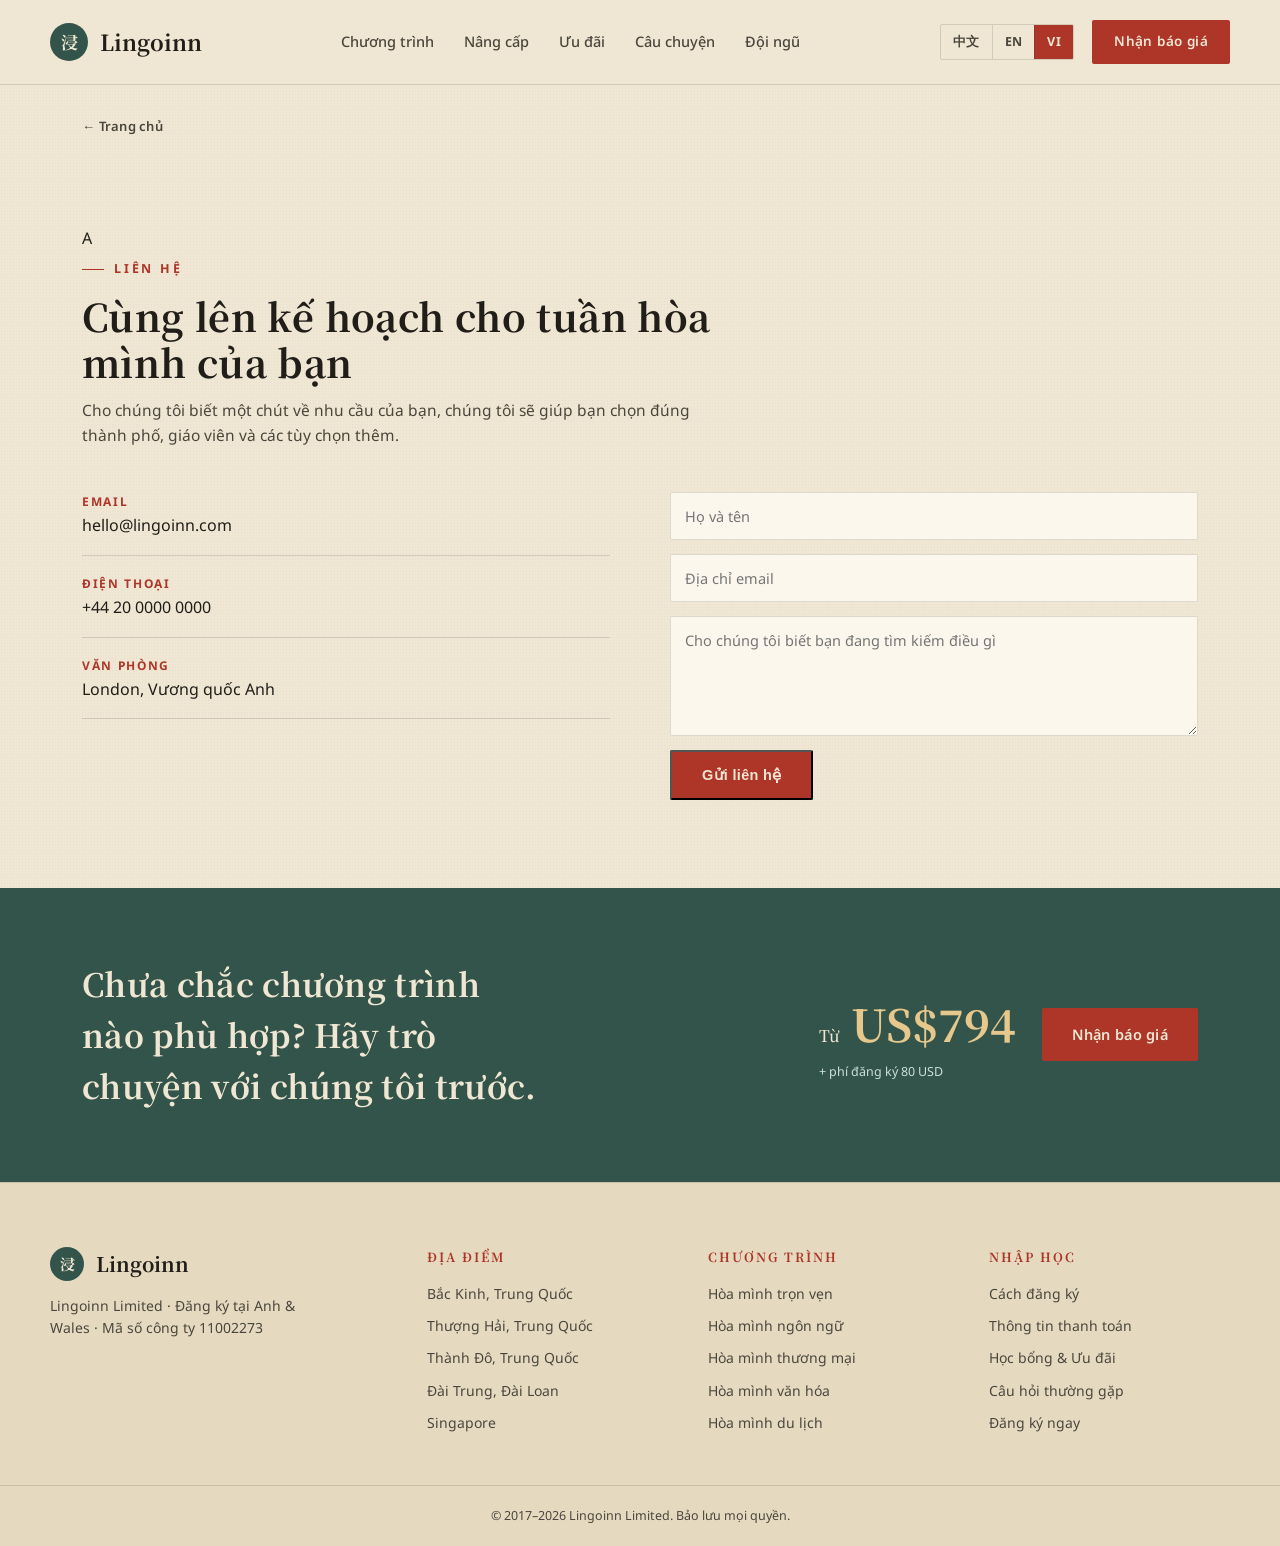
==== contact.html @ e8f440ed "Add files via upload" ====
<!DOCTYPE html>
<html lang="vi">
<head>
<meta charset="UTF-8">
<meta name="viewport" content="width=device-width, initial-scale=1">
<title>Contact — Lingoinn</title>
<link rel="preconnect" href="https://fonts.googleapis.com">
<link rel="preconnect" href="https://fonts.gstatic.com" crossorigin>
<link href="https://fonts.googleapis.com/css2?family=Noto+Serif+TC:wght@400;600;700&family=Noto+Sans:wght@400;500;600;700&display=swap" rel="stylesheet">
<link rel="stylesheet" href="assets/style.css">
</head>
<body>

<header>
  <div class="wrap nav">
    <a class="brand" href="index.html"><span class="mark">浸</span> Lingoinn</a>
    <nav class="nav-links">
      <a href="index.html" data-i18n="nav.programme">Programme</a>
      <a href="upgrades.html" data-i18n="nav.upgrades">Upgrades</a>
      <a href="discounts.html" data-i18n="nav.discounts">Discounts</a>
      <a href="stories.html" data-i18n="nav.stories">Stories</a>
      <a href="team.html" data-i18n="nav.team">Team</a>
    </nav>
    <div class="nav-right">
      <div class="lang-switch" id="langSwitch">
        <button data-lang="zh">中文</button>
        <button data-lang="en">EN</button>
        <button data-lang="vi">VI</button>
      </div>
      <a class="nav-cta" href="contact.html" data-i18n="nav.cta">Get a Quote</a>
    </div>
  </div>
</header>

<div class="wrap crumb"><a href="index.html" data-i18n="breadcrumb.home">← Home</a></div></div><section class="section-pad">
  <div class="wrap">A
    <div class="section-head">
      <div class="eyebrow" data-i18n="contact.eyebrow">Contact</div>
      <h2 data-i18n="contact.h2">Let's plan your immersion week</h2>
      <p data-i18n="contact.p">Tell us a little about what you're looking for and we'll help you pick the right city, teacher and add-ons.</p>
    </div>
    <div class="contact-grid">
      <ul class="contact-list">
        <li><span class="label" data-i18n="contact.info1label">Email</span><span class="value" data-i18n="contact.info1value">hello@lingoinn.com</span></li>
        <li><span class="label" data-i18n="contact.info2label">Phone</span><span class="value" data-i18n="contact.info2value">+44 20 0000 0000</span></li>
        <li><span class="label" data-i18n="contact.info3label">Office</span><span class="value" data-i18n="contact.info3value">London, United Kingdom</span></li>
      </ul>
      <form class="contact-form" onsubmit="return false;">
        <input type="text" data-i18n-placeholder="contact.formName" placeholder="Full name">
        <input type="email" data-i18n-placeholder="contact.formEmail" placeholder="Email address">
        <textarea data-i18n-placeholder="contact.formMessage" placeholder="Tell us what you're looking for"></textarea>
        <button class="btn-primary" type="submit" data-i18n="contact.formBtn">Send message</button>
      </form>
    </div>
  </div>
</section>

<section class="cta-band" id="quote">
  <div class="wrap cta-inner">
    <h2 data-i18n="cta.h2">Not sure which programme fits? Talk it through with us first.</h2>
    <div class="price-block">
      <div>
        <div class="figure"><small data-i18n="cta.from">From</small> US$794</div>
        <div class="reg" data-i18n="cta.reg">+ US$80 registration fee</div>
      </div>
      <a class="btn-primary" href="contact.html" data-i18n="cta.btn">Get a Quote</a>
    </div>
  </div>
</section>

<footer>
  <div class="wrap footer-grid">
    <div>
      <div class="footer-brand"><span class="mark" style="background:var(--jade);color:var(--paper);width:34px;height:34px;border-radius:50%;display:inline-flex;align-items:center;justify-content:center;font-size:15px;">浸</span>Lingoinn</div>
      <p style="max-width:32ch;color:var(--ink-soft);font-size:14px;" data-i18n="footer.tagline">Lingoinn Limited · Registered in England &amp; Wales · Company No. 11002273</p>
    </div>
    <div class="footer-col">
      <h4 data-i18n="footer.col1">Locations</h4>
      <a href="#" data-i18n="footer.loc1">Beijing, China</a>
      <a href="#" data-i18n="footer.loc2">Shanghai, China</a>
      <a href="#" data-i18n="footer.loc3">Chengdu, China</a>
      <a href="#" data-i18n="footer.loc4">Taichung, Taiwan</a>
      <a href="#" data-i18n="footer.loc5">Singapore</a>
    </div>
    <div class="footer-col">
      <h4 data-i18n="footer.col2">Programmes</h4>
      <a href="index.html" data-i18n="footer.prog1">Full Immersion</a>
      <a href="#" data-i18n="footer.prog2">Language Immersion</a>
      <a href="#" data-i18n="footer.prog3">Business Immersion</a>
      <a href="#" data-i18n="footer.prog4">Cultural Immersion</a>
      <a href="#" data-i18n="footer.prog5">Travel Immersion</a>
    </div>
    <div class="footer-col">
      <h4 data-i18n="footer.col3">Admission</h4>
      <a href="#" data-i18n="footer.adm1">How To Apply</a>
      <a href="#" data-i18n="footer.adm2">Payment Info</a>
      <a href="#" data-i18n="footer.adm3">Scholarships &amp; Discounts</a>
      <a href="#" data-i18n="footer.adm4">FAQ</a>
      <a href="contact.html" data-i18n="footer.adm5">Apply Now</a>
    </div>
  </div>
  <div class="footer-bottom" data-i18n="footer.bottom">Copyright © 2017–2026 Lingoinn Limited. All rights reserved.</div>
</footer>

<button id="backToTop" aria-label="Back to top" title="Back to top">
  <svg viewBox="0 0 24 24" fill="none" stroke="currentColor" stroke-width="2.4" stroke-linecap="round" stroke-linejoin="round">
    <path d="M12 19V5"></path>
    <path d="M6 11l6-6 6 6"></path>
  </svg>
</button>

<script src="assets/app.js"></script>
</body>
</html>
---- assets/style.css ----
:root{
    --paper:#EFE7D3;
    --paper-deep:#E5DAC0;
    --card:#FBF7EC;
    --ink:#211E1A;
    --ink-soft:#4B463D;
    --seal:#AE3629;
    --seal-dark:#8C2A20;
    --jade:#33544A;
    --jade-light:#4C7267;
    --gold:#AD8A4E;
    --line:rgba(33,30,26,0.14);
    --maxw:1180px;
  }
  *{box-sizing:border-box;}
  html{scroll-behavior:smooth;}
  body{
    margin:0;background:var(--paper);color:var(--ink);
    font-family:'Noto Sans',sans-serif;line-height:1.6;
    -webkit-font-smoothing:antialiased;
  }
  body::before{
    content:"";position:fixed;inset:0;pointer-events:none;
    background-image:radial-gradient(rgba(33,30,26,0.035) 1px, transparent 1px);
    background-size:3px 3px;z-index:0;
  }
  h1,h2,h3,h4{font-family:'Noto Serif TC',serif;margin:0;color:var(--ink);letter-spacing:0.01em;}
  a{color:inherit;text-decoration:none;}
  img{max-width:100%;display:block;}
  .wrap{max-width:var(--maxw);margin:0 auto;padding:0 32px;}
  @media (max-width:640px){ .wrap{padding:0 20px;} }

  .eyebrow{
    display:inline-flex;align-items:center;gap:10px;
    font-size:12.5px;letter-spacing:0.22em;text-transform:uppercase;
    color:var(--seal);font-weight:700;margin-bottom:14px;
  }
  .eyebrow::before{content:"";width:22px;height:1px;background:var(--seal);display:inline-block;}

  .seal{
    --sz:88px;width:var(--sz);height:var(--sz);
    border:2.5px solid var(--seal);border-radius:6px;color:var(--seal);
    display:flex;align-items:center;justify-content:center;
    font-family:'Noto Serif TC',serif;font-weight:700;font-size:15px;line-height:1.15;text-align:center;
    transform:rotate(-6deg);background:rgba(174,54,41,0.05);flex-shrink:0;
    writing-mode:vertical-rl;letter-spacing:0.15em;padding:6px 0;
  }

  /* ---------- header ---------- */
  header{position:relative;z-index:5;background:var(--paper);border-bottom:1px solid var(--line);}
  .nav{display:flex;align-items:center;justify-content:space-between;padding:20px 0;gap:20px;}
  .brand{display:flex;align-items:center;gap:12px;font-family:'Noto Serif TC',serif;font-weight:700;font-size:22px;flex-shrink:0;}
  .brand .mark{
    width:38px;height:38px;border-radius:50%;background:var(--jade);color:var(--paper);
    display:flex;align-items:center;justify-content:center;font-size:17px;font-weight:700;
  }
  .nav-links{display:flex;gap:30px;font-size:14.5px;font-weight:500;color:var(--ink-soft);}
  .nav-links a:hover{color:var(--seal);}
  .nav-right{display:flex;align-items:center;gap:18px;}
  .lang-switch{display:flex;border:1px solid var(--line);border-radius:2px;overflow:hidden;flex-shrink:0;}
  .lang-switch button{
    background:none;border:none;cursor:pointer;padding:8px 12px;
    font-size:12.5px;font-weight:700;letter-spacing:0.03em;color:var(--ink-soft);
    border-left:1px solid var(--line);font-family:'Noto Sans',sans-serif;
  }
  .lang-switch button:first-child{border-left:none;}
  .lang-switch button.active{background:var(--seal);color:var(--paper);}
  .nav-cta{
    background:var(--seal);color:var(--paper);padding:11px 22px;border-radius:2px;
    font-size:13.5px;font-weight:600;letter-spacing:0.03em;white-space:nowrap;
  }
  .nav-cta:hover{background:var(--seal-dark);}
  @media (max-width:900px){ .nav-links{display:none;} }

  /* ---------- hero ---------- */
  .hero{
    position:relative;overflow:hidden;
    background:linear-gradient(180deg, rgba(33,30,26,0.0) 0%, rgba(33,30,26,0.75) 100%), var(--jade);
    color:var(--paper);
  }
  .hero-inner{
    max-width:var(--maxw);margin:0 auto;padding:96px 32px 70px;position:relative;z-index:2;
    display:grid;grid-template-columns:1.15fr 0.85fr;gap:40px;align-items:end;
  }
  @media (max-width:900px){ .hero-inner{grid-template-columns:1fr;} }
  .hero-lines{
    position:absolute;inset:0;opacity:0.16;z-index:1;
    background-image:repeating-linear-gradient(115deg, transparent 0 78px, rgba(239,231,211,0.5) 78px 79px);
  }
  .hero-eyebrow{font-size:12.5px;letter-spacing:0.24em;text-transform:uppercase;color:#D9CFA8;font-weight:600;margin-bottom:18px;}
  .hero h1{font-size:clamp(34px,5.4vw,60px);line-height:1.1;color:var(--paper);font-weight:700;max-width:16ch;}
  .hero h1 em{font-style:normal;color:#E7C88C;}
  .hero p.lead{margin-top:22px;max-width:48ch;color:#DCD5BE;font-size:16.5px;}
  .hero-side{justify-self:end;display:flex;flex-direction:column;align-items:flex-end;gap:18px;}
  .hero-side .seal{background:rgba(239,231,211,0.06);border-color:#E7C88C;color:#E7C88C;}
  .hero-meta{display:flex;gap:22px;margin-top:8px;border-top:1px solid rgba(239,231,211,0.25);padding-top:20px;flex-wrap:wrap;}
  .hero-meta div{font-size:13px;color:#C9C1A6;}
  .hero-meta strong{display:block;font-family:'Noto Serif TC',serif;font-size:21px;color:var(--paper);font-weight:700;}

  section{position:relative;z-index:2;}
  .section-pad{padding:88px 0;}
  .section-head{max-width:640px;margin-bottom:44px;}
  .section-head h2{font-size:clamp(24px,3.4vw,38px);font-weight:700;line-height:1.2;}
  .section-head p{margin-top:14px;color:var(--ink-soft);font-size:15.5px;}
  .divider{height:1px;background:var(--line);max-width:var(--maxw);margin:0 auto;}

  .program-grid{display:grid;grid-template-columns:repeat(5,1fr);gap:1px;background:var(--line);border:1px solid var(--line);}
  @media (max-width:980px){ .program-grid{grid-template-columns:repeat(2,1fr);} }
  @media (max-width:520px){ .program-grid{grid-template-columns:1fr;} }
  .prog-card{background:var(--card);padding:30px 24px;display:flex;flex-direction:column;gap:14px;}
  .prog-num{font-family:'Noto Serif TC',serif;font-size:13px;color:var(--seal);font-weight:700;letter-spacing:0.05em;}
  .prog-card h3{font-size:17px;font-weight:700;}
  .prog-card p{font-size:14px;color:var(--ink-soft);margin:0;}

  .accordion{max-width:820px;}
  .acc-item{border-bottom:1px solid var(--line);}
  .acc-item:first-child{border-top:1px solid var(--line);}
  .acc-btn{
    width:100%;background:none;border:none;cursor:pointer;
    display:flex;align-items:center;justify-content:space-between;padding:20px 4px;
    font-family:'Noto Serif TC',serif;font-size:17px;font-weight:600;color:var(--ink);text-align:left;gap:20px;
  }
  .acc-btn .idx{color:var(--seal);font-family:'Noto Sans',sans-serif;font-size:13px;font-weight:700;min-width:26px;}
  .acc-plus{width:22px;height:22px;flex-shrink:0;position:relative;}
  .acc-plus::before,.acc-plus::after{content:"";position:absolute;background:var(--ink);}
  .acc-plus::before{left:0;top:50%;width:100%;height:1.5px;transform:translateY(-50%);}
  .acc-plus::after{top:0;left:50%;height:100%;width:1.5px;transform:translateX(-50%);transition:transform .25s ease;}
  .acc-item.open .acc-plus::after{transform:translateX(-50%) rotate(90deg);opacity:0;}
  .acc-panel{max-height:0;overflow:hidden;transition:max-height .28s ease;}
  .acc-panel p{padding:0 4px 22px 46px;color:var(--ink-soft);font-size:14.5px;max-width:60ch;margin:0;}

  .discount-grid{display:grid;grid-template-columns:repeat(3,1fr);gap:24px;}
  @media (max-width:820px){ .discount-grid{grid-template-columns:1fr;} }
  .discount-card{background:var(--card);border:1px solid var(--line);padding:30px 26px;}
  .discount-card .pct{font-family:'Noto Serif TC',serif;font-size:38px;font-weight:700;color:var(--jade);}
  .discount-card h3{margin-top:8px;font-size:16px;font-weight:700;}
  .discount-card p{font-size:14px;color:var(--ink-soft);margin-top:8px;}

  .stats-band{background:var(--ink);color:var(--paper);}
  .stats-grid{display:grid;grid-template-columns:repeat(4,1fr);padding:56px 0;}
  @media (max-width:820px){ .stats-grid{grid-template-columns:repeat(2,1fr);gap:36px 0;} }
  .stat{text-align:center;border-left:1px solid rgba(239,231,211,0.15);padding:0 20px;}
  .stat:first-child{border-left:none;}
  @media (max-width:820px){ .stat:nth-child(odd){border-left:none;} }
  .stat strong{display:block;font-family:'Noto Serif TC',serif;font-size:clamp(28px,4vw,42px);color:#E7C88C;font-weight:700;}
  .stat span{font-size:13px;color:#C9C1A6;letter-spacing:0.04em;}

  .testi-grid{display:grid;grid-template-columns:repeat(2,1fr);gap:1px;background:var(--line);border:1px solid var(--line);}
  @media (max-width:820px){ .testi-grid{grid-template-columns:1fr;} }
  .testi-card{background:var(--card);padding:36px 32px;}
  .testi-mark{font-family:'Noto Serif TC',serif;font-size:44px;color:var(--seal);line-height:1;margin-bottom:8px;}
  .testi-card p.quote{font-size:15.5px;color:var(--ink-soft);max-width:52ch;}
  .testi-name{margin-top:18px;font-weight:700;font-size:14px;letter-spacing:0.02em;}
  .testi-name span{color:var(--ink-soft);font-weight:400;}
  .stars{color:var(--gold);font-size:13px;letter-spacing:2px;margin-bottom:12px;}

  .cta-band{background:var(--jade);color:var(--paper);padding:70px 0;}
  .cta-inner{display:flex;align-items:center;justify-content:space-between;gap:30px;flex-wrap:wrap;}
  .cta-inner h2{color:var(--paper);font-size:clamp(22px,3vw,32px);max-width:24ch;}
  .price-block{display:flex;align-items:center;gap:26px;flex-wrap:wrap;}
  .price-block .figure{font-family:'Noto Serif TC',serif;font-size:44px;font-weight:700;color:#E7C88C;}
  .price-block .figure small{font-size:16px;font-weight:500;color:var(--paper);}
  .price-block .reg{font-size:12.5px;color:#C9E0D8;margin-top:4px;}
  .btn-primary{
    background:var(--seal);color:var(--paper);padding:15px 30px;font-weight:600;
    font-size:14.5px;letter-spacing:0.02em;border-radius:2px;white-space:nowrap;
  }
  .btn-primary:hover{background:var(--seal-dark);}

  footer{background:var(--paper-deep);border-top:1px solid var(--line);}
  .footer-grid{display:grid;grid-template-columns:1.4fr 1fr 1fr 1fr;gap:40px;padding:64px 0 40px;}
  @media (max-width:820px){ .footer-grid{grid-template-columns:1fr 1fr;} }
  @media (max-width:520px){ .footer-grid{grid-template-columns:1fr;} }
  .footer-brand{display:flex;align-items:center;gap:12px;font-family:'Noto Serif TC',serif;font-weight:700;font-size:20px;margin-bottom:14px;}
  .footer-col h4{font-size:12.5px;letter-spacing:0.16em;text-transform:uppercase;color:var(--seal);margin-bottom:16px;font-weight:700;}
  .footer-col a{display:block;font-size:14px;color:var(--ink-soft);margin-bottom:10px;}
  .footer-col a:hover{color:var(--ink);}
  .footer-bottom{border-top:1px solid var(--line);padding:20px 0;font-size:12.5px;color:var(--ink-soft);text-align:center;}

  /* ---------- team ---------- */
  .team-sub{font-size:13px;letter-spacing:0.14em;text-transform:uppercase;color:var(--jade);font-weight:700;margin:0 0 18px;}
  .admin-grid{display:grid;grid-template-columns:repeat(3,1fr);gap:26px;margin-bottom:70px;}
  @media (max-width:900px){ .admin-grid{grid-template-columns:repeat(2,1fr);} }
  @media (max-width:560px){ .admin-grid{grid-template-columns:1fr;} }
  .admin-card{background:var(--card);border:1px solid var(--line);overflow:hidden;}
  .admin-photo{width:100%;aspect-ratio:4/5;overflow:hidden;background:var(--paper-deep);}
  .admin-photo img{width:100%;height:100%;object-fit:cover;object-position:top center;}
  .admin-body{padding:20px 22px 24px;}
  .admin-body h3{font-size:17px;font-weight:700;}
  .admin-role{font-size:12.5px;color:var(--seal);font-weight:700;letter-spacing:0.03em;margin-top:4px;}
  .admin-body p{font-size:13.5px;color:var(--ink-soft);margin-top:12px;}

  .teacher-grid{display:grid;grid-template-columns:repeat(6,1fr);gap:18px;}
  @media (max-width:1040px){ .teacher-grid{grid-template-columns:repeat(4,1fr);} }
  @media (max-width:700px){ .teacher-grid{grid-template-columns:repeat(3,1fr);} }
  @media (max-width:460px){ .teacher-grid{grid-template-columns:repeat(2,1fr);} }
  .teacher-card{background:var(--card);border:1px solid var(--line);}
  .teacher-photo{width:100%;aspect-ratio:3/4;overflow:hidden;background:var(--paper-deep);}
  .teacher-photo img{width:100%;height:100%;object-fit:cover;object-position:top center;}
  .teacher-meta{padding:12px 12px 16px;}
  .teacher-meta h4{font-family:'Noto Serif TC',serif;font-size:13.5px;font-weight:700;line-height:1.3;}
  .teacher-meta span{display:block;font-size:11.5px;color:var(--ink-soft);margin-top:4px;letter-spacing:0.02em;}
  .team-note{margin-top:36px;font-size:12px;color:var(--ink-soft);opacity:0.8;max-width:70ch;}

  /* ---------- back to top ---------- */
  #backToTop{
    position:fixed;right:26px;bottom:26px;z-index:50;
    width:48px;height:48px;border-radius:50%;
    background:var(--seal);color:var(--paper);border:none;cursor:pointer;
    display:flex;align-items:center;justify-content:center;
    box-shadow:0 6px 18px rgba(33,30,26,0.28);
    opacity:0;pointer-events:none;transform:translateY(12px);
    transition:opacity .25s ease, transform .25s ease, background .2s ease;
  }
  #backToTop.show{opacity:1;pointer-events:auto;transform:translateY(0);}
  #backToTop:hover{background:var(--seal-dark);}
  #backToTop svg{width:18px;height:18px;}

  /* ---------- breadcrumb ---------- */
  .crumb{padding:28px 32px 0;}
  .crumb a{font-size:13px;font-weight:600;color:var(--ink-soft);letter-spacing:0.02em;}
  .crumb a:hover{color:var(--seal);}

  /* ---------- contact page ---------- */
  .contact-grid{display:grid;grid-template-columns:1fr 1fr;gap:60px;align-items:start;}
  @media (max-width:820px){ .contact-grid{grid-template-columns:1fr;} }
  .contact-list{list-style:none;margin:0;padding:0;display:flex;flex-direction:column;gap:18px;}
  .contact-list li{display:flex;flex-direction:column;gap:2px;border-bottom:1px solid var(--line);padding-bottom:16px;}
  .contact-list .label{font-size:12px;letter-spacing:0.14em;text-transform:uppercase;color:var(--seal);font-weight:700;}
  .contact-list .value{font-size:16px;color:var(--ink);}
  .contact-form{display:flex;flex-direction:column;gap:14px;}
  .contact-form input, .contact-form textarea{
    width:100%;border:1px solid var(--line);background:var(--card);
    padding:13px 14px;font-family:'Noto Sans',sans-serif;font-size:14.5px;color:var(--ink);border-radius:2px;
  }
  .contact-form textarea{min-height:120px;resize:vertical;}
  .contact-form button{align-self:flex-start;}

  /* ---------- explore teaser cards (index.html) ---------- */
  .discount-card[href]{transition:border-color .2s ease, transform .2s ease;}
  .discount-card[href]:hover{border-color:var(--seal);transform:translateY(-2px);}
  .section-pad.tight .discount-card p{margin-top:2px;color:var(--ink-soft);font-size:12.5px;text-transform:uppercase;letter-spacing:0.08em;font-weight:600;}
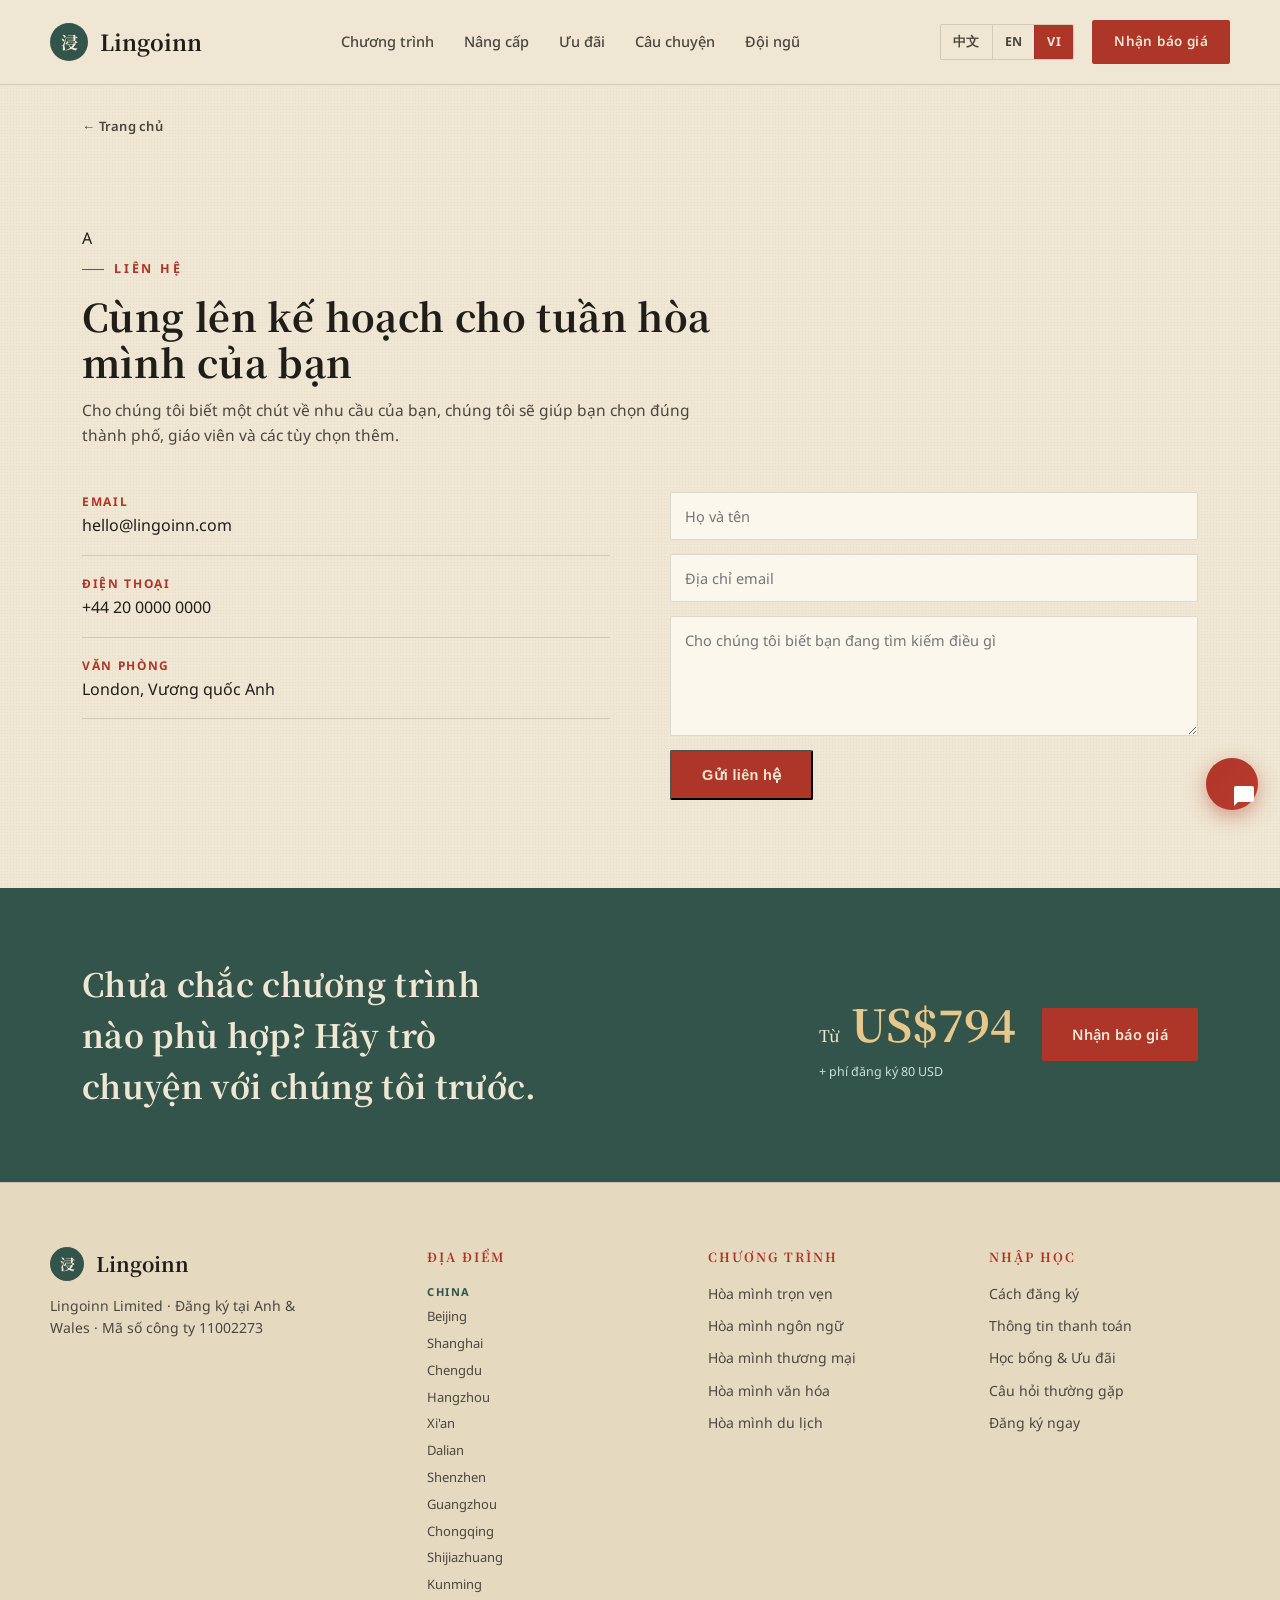
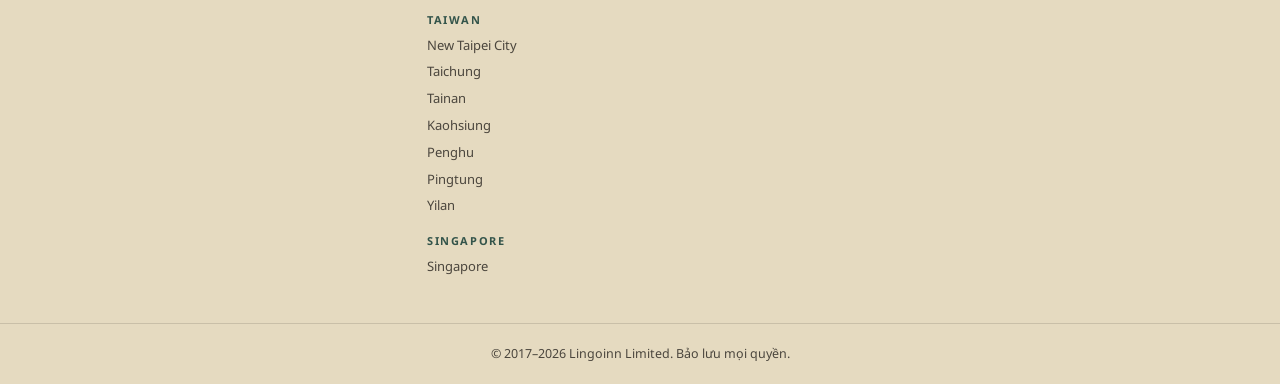
==== commit fa87ae14: "Add files via upload" ====
--- a/contact.html
+++ b/contact.html
@@ -8,6 +8,7 @@
 <link rel="preconnect" href="https://fonts.gstatic.com" crossorigin>
 <link href="https://fonts.googleapis.com/css2?family=Noto+Serif+TC:wght@400;600;700&family=Noto+Sans:wght@400;500;600;700&display=swap" rel="stylesheet">
 <link rel="stylesheet" href="assets/style.css">
+<link rel="stylesheet" href="assets/contact-widget.css">
 </head>
 <body>
 
@@ -76,11 +77,34 @@
     </div>
     <div class="footer-col">
       <h4 data-i18n="footer.col1">Locations</h4>
-      <a href="#" data-i18n="footer.loc1">Beijing, China</a>
-      <a href="#" data-i18n="footer.loc2">Shanghai, China</a>
-      <a href="#" data-i18n="footer.loc3">Chengdu, China</a>
-      <a href="#" data-i18n="footer.loc4">Taichung, Taiwan</a>
-      <a href="#" data-i18n="footer.loc5">Singapore</a>
+      <div class="footer-loc-group">
+        <span class="footer-loc-label">China</span>
+        <a href="https://www.lingoinn.com/cities/beijing-china/" target="_blank">Beijing</a>
+        <a href="https://www.lingoinn.com/cities/shanghai/" target="_blank">Shanghai</a>
+        <a href="https://www.lingoinn.com/cities/chengdu/" target="_blank">Chengdu</a>
+        <a href="https://www.lingoinn.com/cities/hangzhou-china/" target="_blank">Hangzhou</a>
+        <a href="https://www.lingoinn.com/cities/xian-china/" target="_blank">Xi'an</a>
+        <a href="https://www.lingoinn.com/cities/dalian/" target="_blank">Dalian</a>
+        <a href="https://www.lingoinn.com/cities/shenzhen/" target="_blank">Shenzhen</a>
+        <a href="https://www.lingoinn.com/cities/guangzhou/" target="_blank">Guangzhou</a>
+        <a href="https://www.lingoinn.com/cities/chongqing-china/" target="_blank">Chongqing</a>
+        <a href="https://www.lingoinn.com/cities/shijiazhuang/" target="_blank">Shijiazhuang</a>
+        <a href="https://www.lingoinn.com/cities/kunming/" target="_blank">Kunming</a>
+      </div>
+      <div class="footer-loc-group">
+        <span class="footer-loc-label">Taiwan</span>
+        <a href="https://www.lingoinn.com/cities/new-taipei-city-taiwan/" target="_blank">New Taipei City</a>
+        <a href="https://www.lingoinn.com/cities/taichung-taiwan/" target="_blank">Taichung</a>
+        <a href="https://www.lingoinn.com/cities/tainan-taiwan/" target="_blank">Tainan</a>
+        <a href="https://www.lingoinn.com/cities/kaohsiung-taiwan/" target="_blank">Kaohsiung</a>
+        <a href="https://www.lingoinn.com/cities/penghu-taiwan/" target="_blank">Penghu</a>
+        <a href="https://www.lingoinn.com/cities/pingtung-taiwan/" target="_blank">Pingtung</a>
+        <a href="https://www.lingoinn.com/cities/yilan-taiwan/" target="_blank">Yilan</a>
+      </div>
+      <div class="footer-loc-group">
+        <span class="footer-loc-label">Singapore</span>
+        <a href="https://www.lingoinn.com/cities/singapore-singapore/" target="_blank">Singapore</a>
+      </div>
     </div>
     <div class="footer-col">
       <h4 data-i18n="footer.col2">Programmes</h4>
@@ -110,5 +134,6 @@
 </button>
 
 <script src="assets/app.js"></script>
+<script src="assets/contact-widget.js"></script>
 </body>
 </html>
--- a/assets/style.css
+++ b/assets/style.css
@@ -176,6 +176,11 @@
   .footer-col h4{font-size:12.5px;letter-spacing:0.16em;text-transform:uppercase;color:var(--seal);margin-bottom:16px;font-weight:700;}
   .footer-col a{display:block;font-size:14px;color:var(--ink-soft);margin-bottom:10px;}
   .footer-col a:hover{color:var(--ink);}
+  /* locations sub-groups */
+  .footer-loc-group{margin-bottom:16px;}
+  .footer-loc-group:last-child{margin-bottom:0;}
+  .footer-loc-label{font-size:11px;letter-spacing:0.14em;text-transform:uppercase;color:var(--jade);font-weight:700;margin-bottom:6px;display:block;}
+  .footer-loc-group a{margin-bottom:6px;font-size:13px;}
   .footer-bottom{border-top:1px solid var(--line);padding:20px 0;font-size:12.5px;color:var(--ink-soft);text-align:center;}
 
   /* ---------- team ---------- */
--- a/assets/contact-widget.css
+++ b/assets/contact-widget.css
@@ -0,0 +1,180 @@
+#cw-root {
+  position: fixed;
+  right: 22px;
+  bottom: 90px;
+  z-index: 9999;
+  display: flex;
+  flex-direction: column;
+  align-items: center;
+  gap: 10px;
+}
+
+/* ---------- Toggle button ---------- */
+#cw-toggle {
+  width: 52px;
+  height: 52px;
+  border-radius: 50%;
+  border: none;
+  cursor: pointer;
+  background: linear-gradient(135deg, #ae3629 0%, #c0412f 100%);
+  color: #fff;
+  display: flex;
+  align-items: center;
+  justify-content: center;
+  box-shadow: 0 6px 20px rgba(174, 54, 41, 0.45);
+  transition: transform 0.3s cubic-bezier(0.34, 1.56, 0.64, 1),
+              box-shadow 0.3s ease;
+  position: relative;
+  z-index: 2;
+  flex-shrink: 0;
+}
+
+#cw-toggle:hover {
+  transform: scale(1.08);
+  box-shadow: 0 10px 28px rgba(174, 54, 41, 0.55);
+}
+
+#cw-toggle svg {
+  width: 24px;
+  height: 24px;
+  transition: transform 0.35s cubic-bezier(0.34, 1.56, 0.64, 1),
+              opacity 0.2s ease;
+  position: absolute;
+}
+
+#cw-toggle .cw-icon-chat  { opacity: 1; transform: rotate(0deg) scale(1); }
+#cw-toggle .cw-icon-close { opacity: 0; transform: rotate(-90deg) scale(0.6); }
+
+#cw-root.open #cw-toggle .cw-icon-chat  { opacity: 0; transform: rotate(90deg) scale(0.6); }
+#cw-root.open #cw-toggle .cw-icon-close { opacity: 1; transform: rotate(0deg) scale(1); }
+
+/* ---------- Items list ---------- */
+#cw-items {
+  display: flex;
+  flex-direction: column;
+  align-items: center;
+  gap: 10px;
+  /* hidden state */
+  opacity: 0;
+  pointer-events: none;
+  transform: translateY(12px) scale(0.92);
+  transform-origin: bottom center;
+  transition: opacity 0.28s ease, transform 0.32s cubic-bezier(0.34, 1.56, 0.64, 1);
+}
+
+#cw-root.open #cw-items {
+  opacity: 1;
+  pointer-events: auto;
+  transform: translateY(0) scale(1);
+}
+
+/* Staggered animation for each item */
+#cw-items .cw-item:nth-child(1) { transition-delay: 0.04s; }
+#cw-items .cw-item:nth-child(2) { transition-delay: 0.08s; }
+#cw-items .cw-item:nth-child(3) { transition-delay: 0.12s; }
+#cw-items .cw-item:nth-child(4) { transition-delay: 0.16s; }
+
+/* ---------- Single item ---------- */
+.cw-item {
+  position: relative;
+  display: flex;
+  align-items: center;
+  justify-content: flex-end;
+  gap: 10px;
+  text-decoration: none !important;
+}
+
+.cw-btn {
+  width: 48px;
+  height: 48px;
+  border-radius: 50%;
+  display: flex;
+  align-items: center;
+  justify-content: center;
+  color: #fff;
+  box-shadow: 0 4px 14px rgba(0,0,0,0.22);
+  transition: transform 0.25s cubic-bezier(0.34, 1.56, 0.64, 1),
+              box-shadow 0.25s ease;
+  flex-shrink: 0;
+  overflow: hidden;
+}
+
+.cw-btn img {
+  width: 28px;
+  height: 28px;
+  object-fit: contain;
+}
+
+.cw-item:hover .cw-btn {
+  transform: scale(1.12) translateX(-3px);
+  box-shadow: 0 8px 22px rgba(0,0,0,0.3);
+}
+
+/* Brand colours */
+.cw-btn--messenger { background: #0084FF; }
+.cw-btn--zalo      { background: #0068FF; }
+.cw-btn--phone     { background: #ff6a00; }
+.cw-btn--email     { background: #33544A; }
+
+/* ---------- Tooltip labels ---------- */
+.cw-label {
+  position: absolute;
+  right: 58px;
+  background: rgba(33, 30, 26, 0.88);
+  color: #EFE7D3;
+  font-family: 'Noto Sans', 'Segoe UI', sans-serif;
+  font-size: 12px;
+  font-weight: 600;
+  letter-spacing: 0.03em;
+  padding: 5px 10px;
+  border-radius: 4px;
+  white-space: nowrap;
+  pointer-events: none;
+  opacity: 0;
+  transform: translateX(6px);
+  transition: opacity 0.18s ease, transform 0.18s ease;
+}
+
+.cw-label::after {
+  content: '';
+  position: absolute;
+  right: -5px;
+  top: 50%;
+  transform: translateY(-50%);
+  border-width: 5px 0 5px 5px;
+  border-style: solid;
+  border-color: transparent transparent transparent rgba(33,30,26,0.88);
+}
+
+.cw-item:hover .cw-label {
+  opacity: 1;
+  transform: translateX(0);
+}
+
+/* ---------- Ripple pulse on toggle ---------- */
+#cw-toggle::before {
+  content: '';
+  position: absolute;
+  inset: 0;
+  border-radius: 50%;
+  background: rgba(174, 54, 41, 0.35);
+  animation: cwPulse 2.4s ease-out infinite;
+}
+
+@keyframes cwPulse {
+  0%   { transform: scale(1); opacity: 0.7; }
+  70%  { transform: scale(1.65); opacity: 0; }
+  100% { transform: scale(1.65); opacity: 0; }
+}
+
+#cw-root.open #cw-toggle::before {
+  animation: none;
+  opacity: 0;
+}
+
+/* ---------- Mobile ---------- */
+@media (max-width: 480px) {
+  #cw-root { right: 14px; bottom: 80px; }
+  .cw-btn  { width: 44px; height: 44px; }
+  #cw-toggle { width: 48px; height: 48px; }
+}
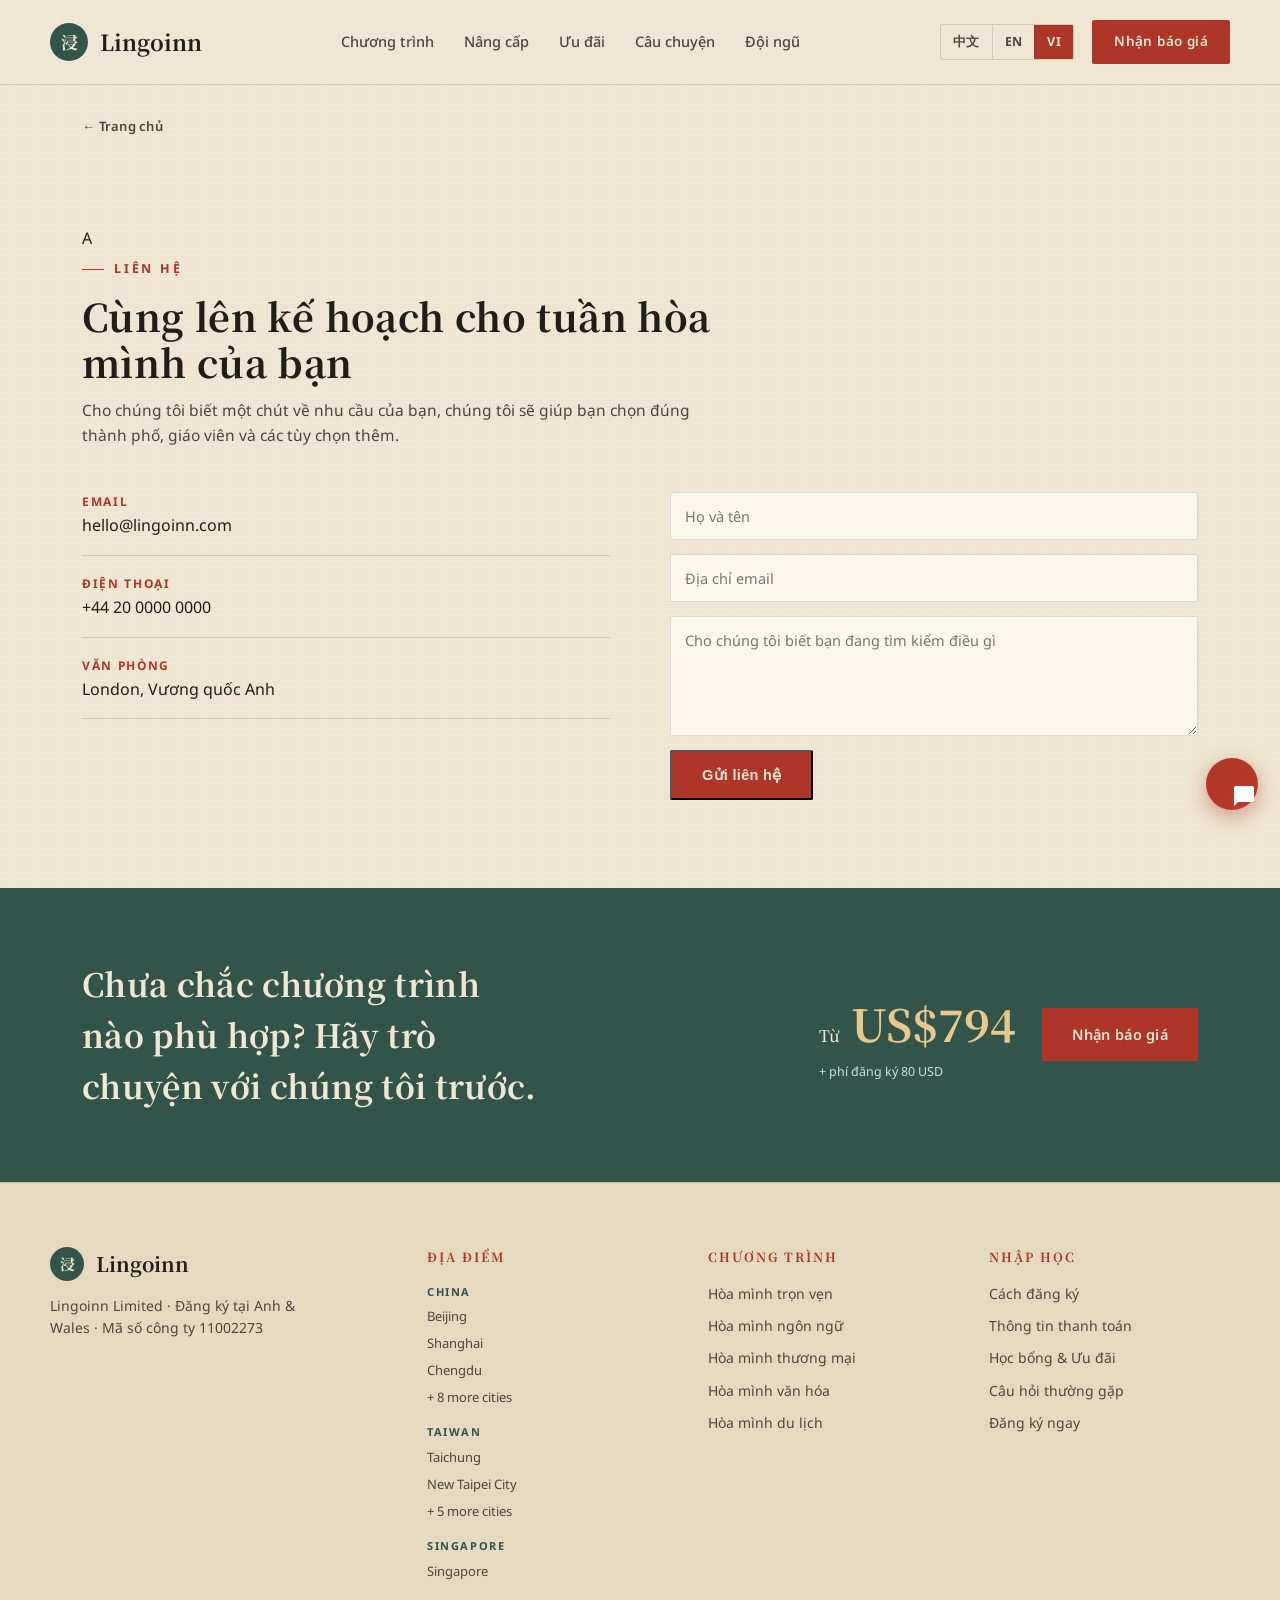
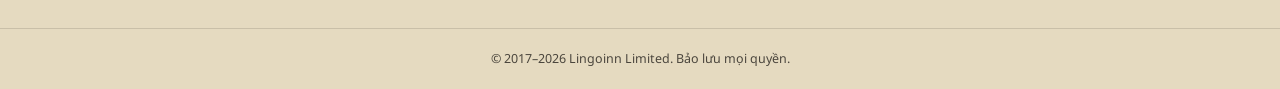
==== commit 48813eb1: "Add files via upload" ====
--- a/contact.html
+++ b/contact.html
@@ -75,37 +75,28 @@
       <div class="footer-brand"><span class="mark" style="background:var(--jade);color:var(--paper);width:34px;height:34px;border-radius:50%;display:inline-flex;align-items:center;justify-content:center;font-size:15px;">浸</span>Lingoinn</div>
       <p style="max-width:32ch;color:var(--ink-soft);font-size:14px;" data-i18n="footer.tagline">Lingoinn Limited · Registered in England &amp; Wales · Company No. 11002273</p>
     </div>
+    
     <div class="footer-col">
       <h4 data-i18n="footer.col1">Locations</h4>
       <div class="footer-loc-group">
         <span class="footer-loc-label">China</span>
-        <a href="https://www.lingoinn.com/cities/beijing-china/" target="_blank">Beijing</a>
-        <a href="https://www.lingoinn.com/cities/shanghai/" target="_blank">Shanghai</a>
-        <a href="https://www.lingoinn.com/cities/chengdu/" target="_blank">Chengdu</a>
-        <a href="https://www.lingoinn.com/cities/hangzhou-china/" target="_blank">Hangzhou</a>
-        <a href="https://www.lingoinn.com/cities/xian-china/" target="_blank">Xi'an</a>
-        <a href="https://www.lingoinn.com/cities/dalian/" target="_blank">Dalian</a>
-        <a href="https://www.lingoinn.com/cities/shenzhen/" target="_blank">Shenzhen</a>
-        <a href="https://www.lingoinn.com/cities/guangzhou/" target="_blank">Guangzhou</a>
-        <a href="https://www.lingoinn.com/cities/chongqing-china/" target="_blank">Chongqing</a>
-        <a href="https://www.lingoinn.com/cities/shijiazhuang/" target="_blank">Shijiazhuang</a>
-        <a href="https://www.lingoinn.com/cities/kunming/" target="_blank">Kunming</a>
+        <a href="locations.html#loc-china">Beijing</a>
+        <a href="locations.html#loc-china">Shanghai</a>
+        <a href="locations.html#loc-china">Chengdu</a>
+        <a href="locations.html#loc-china">+ 8 more cities</a>
       </div>
       <div class="footer-loc-group">
         <span class="footer-loc-label">Taiwan</span>
-        <a href="https://www.lingoinn.com/cities/new-taipei-city-taiwan/" target="_blank">New Taipei City</a>
-        <a href="https://www.lingoinn.com/cities/taichung-taiwan/" target="_blank">Taichung</a>
-        <a href="https://www.lingoinn.com/cities/tainan-taiwan/" target="_blank">Tainan</a>
-        <a href="https://www.lingoinn.com/cities/kaohsiung-taiwan/" target="_blank">Kaohsiung</a>
-        <a href="https://www.lingoinn.com/cities/penghu-taiwan/" target="_blank">Penghu</a>
-        <a href="https://www.lingoinn.com/cities/pingtung-taiwan/" target="_blank">Pingtung</a>
-        <a href="https://www.lingoinn.com/cities/yilan-taiwan/" target="_blank">Yilan</a>
+        <a href="locations.html#loc-taiwan">Taichung</a>
+        <a href="locations.html#loc-taiwan">New Taipei City</a>
+        <a href="locations.html#loc-taiwan">+ 5 more cities</a>
       </div>
       <div class="footer-loc-group">
         <span class="footer-loc-label">Singapore</span>
-        <a href="https://www.lingoinn.com/cities/singapore-singapore/" target="_blank">Singapore</a>
+        <a href="locations.html#loc-singapore">Singapore</a>
       </div>
     </div>
+    
     <div class="footer-col">
       <h4 data-i18n="footer.col2">Programmes</h4>
       <a href="index.html" data-i18n="footer.prog1">Full Immersion</a>
@@ -114,6 +105,7 @@
       <a href="#" data-i18n="footer.prog4">Cultural Immersion</a>
       <a href="#" data-i18n="footer.prog5">Travel Immersion</a>
     </div>
+    
     <div class="footer-col">
       <h4 data-i18n="footer.col3">Admission</h4>
       <a href="#" data-i18n="footer.adm1">How To Apply</a>
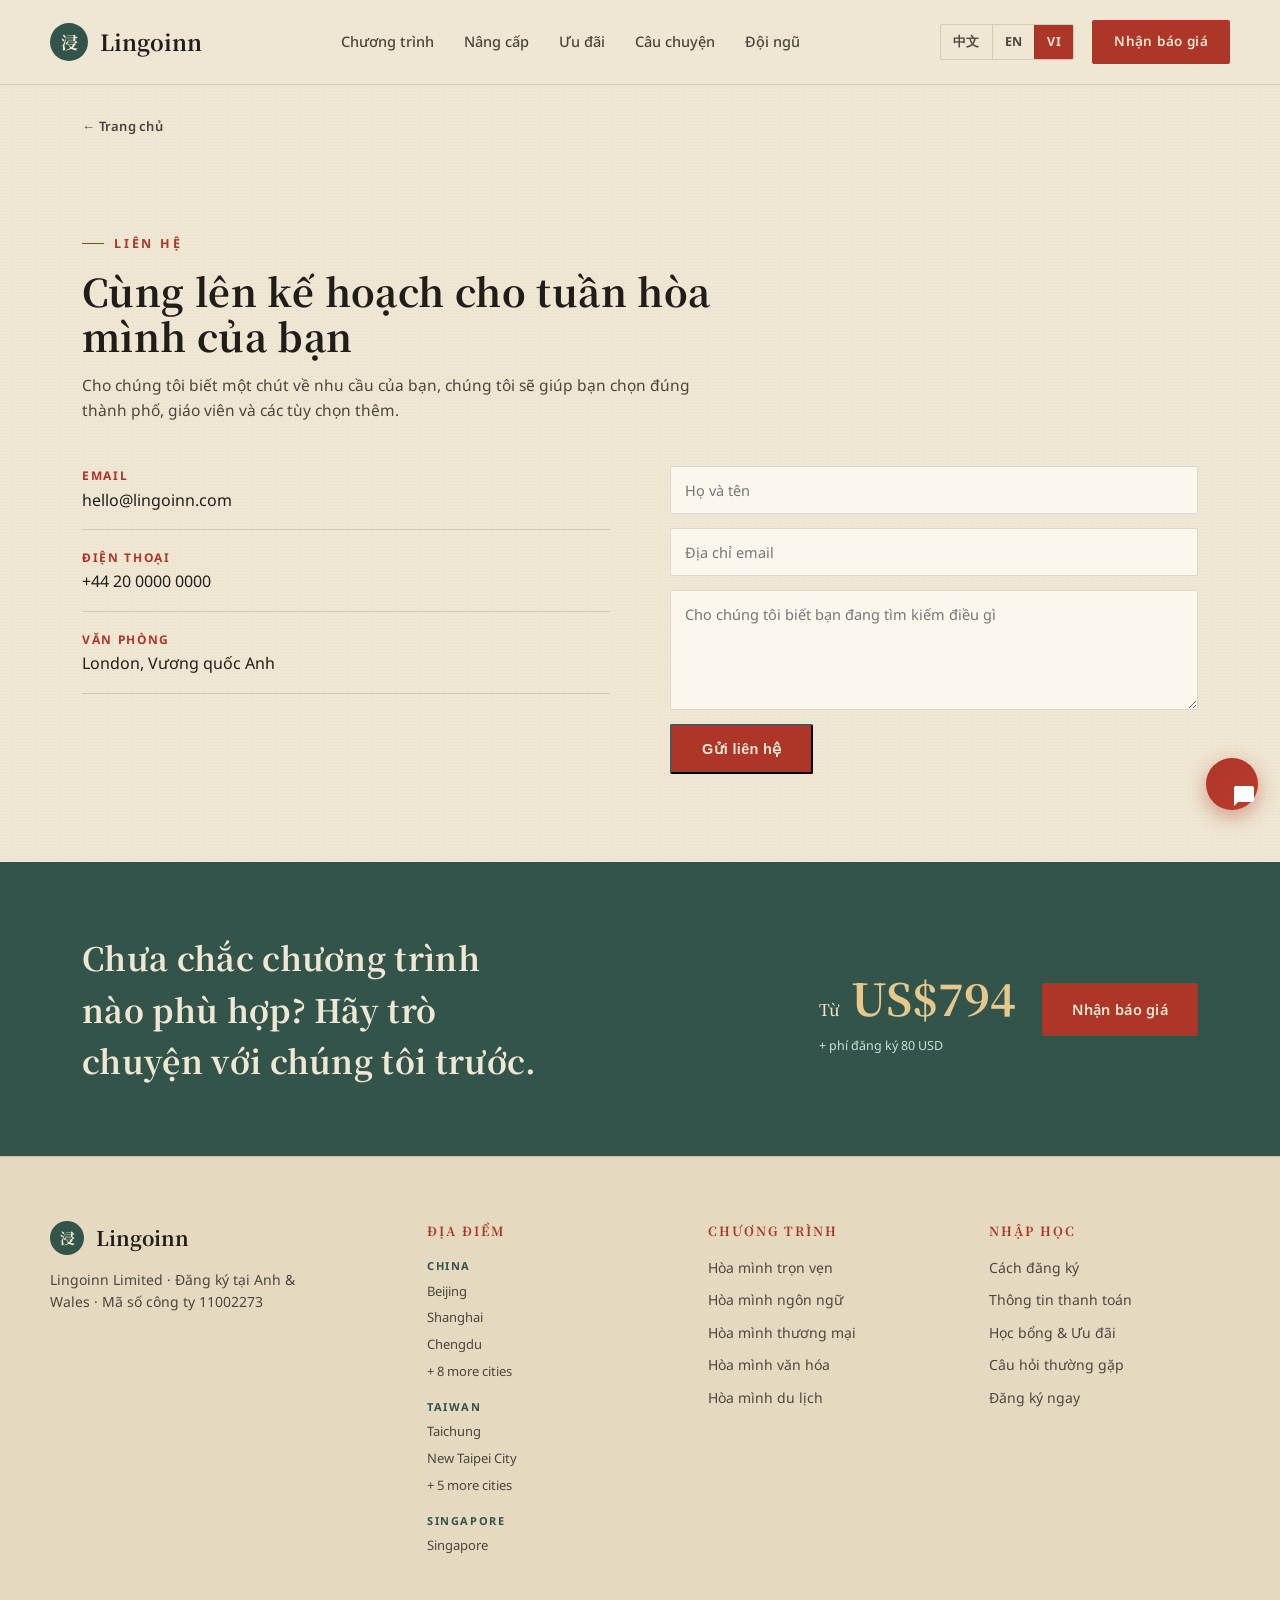
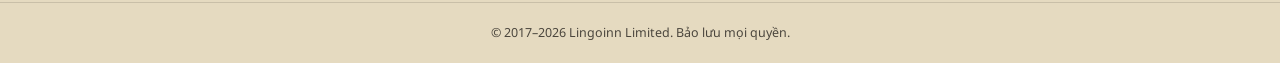
==== commit c7b64c1d: "Add files via upload" ====
--- a/contact.html
+++ b/contact.html
@@ -34,7 +34,7 @@
 </header>
 
 <div class="wrap crumb"><a href="index.html" data-i18n="breadcrumb.home">← Home</a></div></div><section class="section-pad">
-  <div class="wrap">A
+  <div class="wrap">
     <div class="section-head">
       <div class="eyebrow" data-i18n="contact.eyebrow">Contact</div>
       <h2 data-i18n="contact.h2">Let's plan your immersion week</h2>
@@ -73,9 +73,9 @@
   <div class="wrap footer-grid">
     <div>
       <div class="footer-brand"><span class="mark" style="background:var(--jade);color:var(--paper);width:34px;height:34px;border-radius:50%;display:inline-flex;align-items:center;justify-content:center;font-size:15px;">浸</span>Lingoinn</div>
-      <p style="max-width:32ch;color:var(--ink-soft);font-size:14px;" data-i18n="footer.tagline">Lingoinn Limited · Registered in England &amp; Wales · Company No. 11002273</p>
+      <p style="max-width:32ch;color:var(--ink-soft);font-size:14px;" data-i18n="footer.tagline">Hoang Xuan Tuan · Vietnam · Company No. 123456</p>
     </div>
-    
+
     <div class="footer-col">
       <h4 data-i18n="footer.col1">Locations</h4>
       <div class="footer-loc-group">
@@ -96,26 +96,26 @@
         <a href="locations.html#loc-singapore">Singapore</a>
       </div>
     </div>
-    
+
     <div class="footer-col">
       <h4 data-i18n="footer.col2">Programmes</h4>
-      <a href="index.html" data-i18n="footer.prog1">Full Immersion</a>
-      <a href="#" data-i18n="footer.prog2">Language Immersion</a>
-      <a href="#" data-i18n="footer.prog3">Business Immersion</a>
-      <a href="#" data-i18n="footer.prog4">Cultural Immersion</a>
-      <a href="#" data-i18n="footer.prog5">Travel Immersion</a>
+      <a href="programmes.html" data-i18n="footer.prog1">Full Immersion</a>
+      <a href="programmes.html#language" data-i18n="footer.prog2">Language Immersion</a>
+      <a href="programmes.html#business" data-i18n="footer.prog3">Business Immersion</a>
+      <a href="programmes.html#cultural" data-i18n="footer.prog4">Cultural Immersion</a>
+      <a href="programmes.html#travel" data-i18n="footer.prog5">Travel Immersion</a>
     </div>
-    
+
     <div class="footer-col">
       <h4 data-i18n="footer.col3">Admission</h4>
-      <a href="#" data-i18n="footer.adm1">How To Apply</a>
-      <a href="#" data-i18n="footer.adm2">Payment Info</a>
-      <a href="#" data-i18n="footer.adm3">Scholarships &amp; Discounts</a>
-      <a href="#" data-i18n="footer.adm4">FAQ</a>
+      <a href="admission.html#apply" data-i18n="footer.adm1">How To Apply</a>
+      <a href="admission.html#payment" data-i18n="footer.adm2">Payment Info</a>
+      <a href="discounts.html" data-i18n="footer.adm3">Scholarships &amp; Discounts</a>
+      <a href="admission.html#faq" data-i18n="footer.adm4">FAQ</a>
       <a href="contact.html" data-i18n="footer.adm5">Apply Now</a>
     </div>
   </div>
-  <div class="footer-bottom" data-i18n="footer.bottom">Copyright © 2017–2026 Lingoinn Limited. All rights reserved.</div>
+  <div class="footer-bottom" data-i18n="footer.bottom">Copyright © 2026</div>
 </footer>
 
 <button id="backToTop" aria-label="Back to top" title="Back to top">
